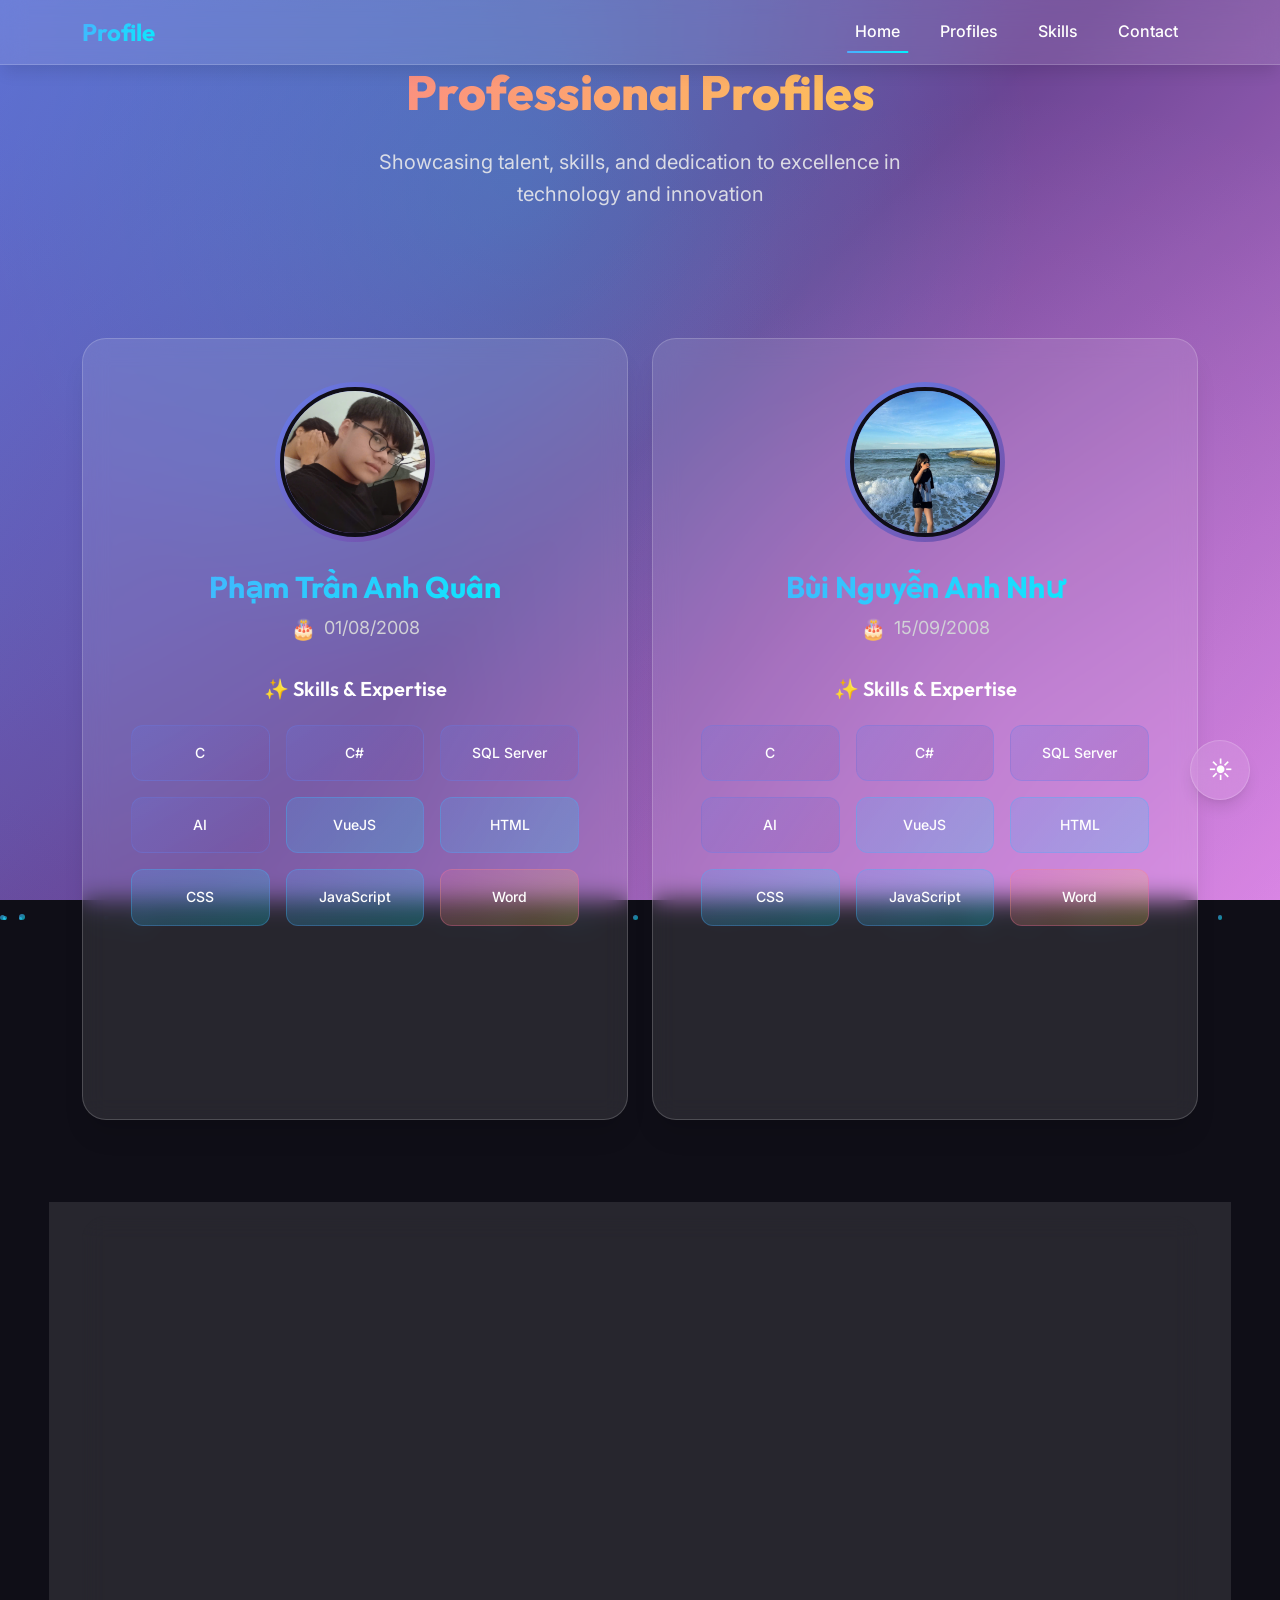
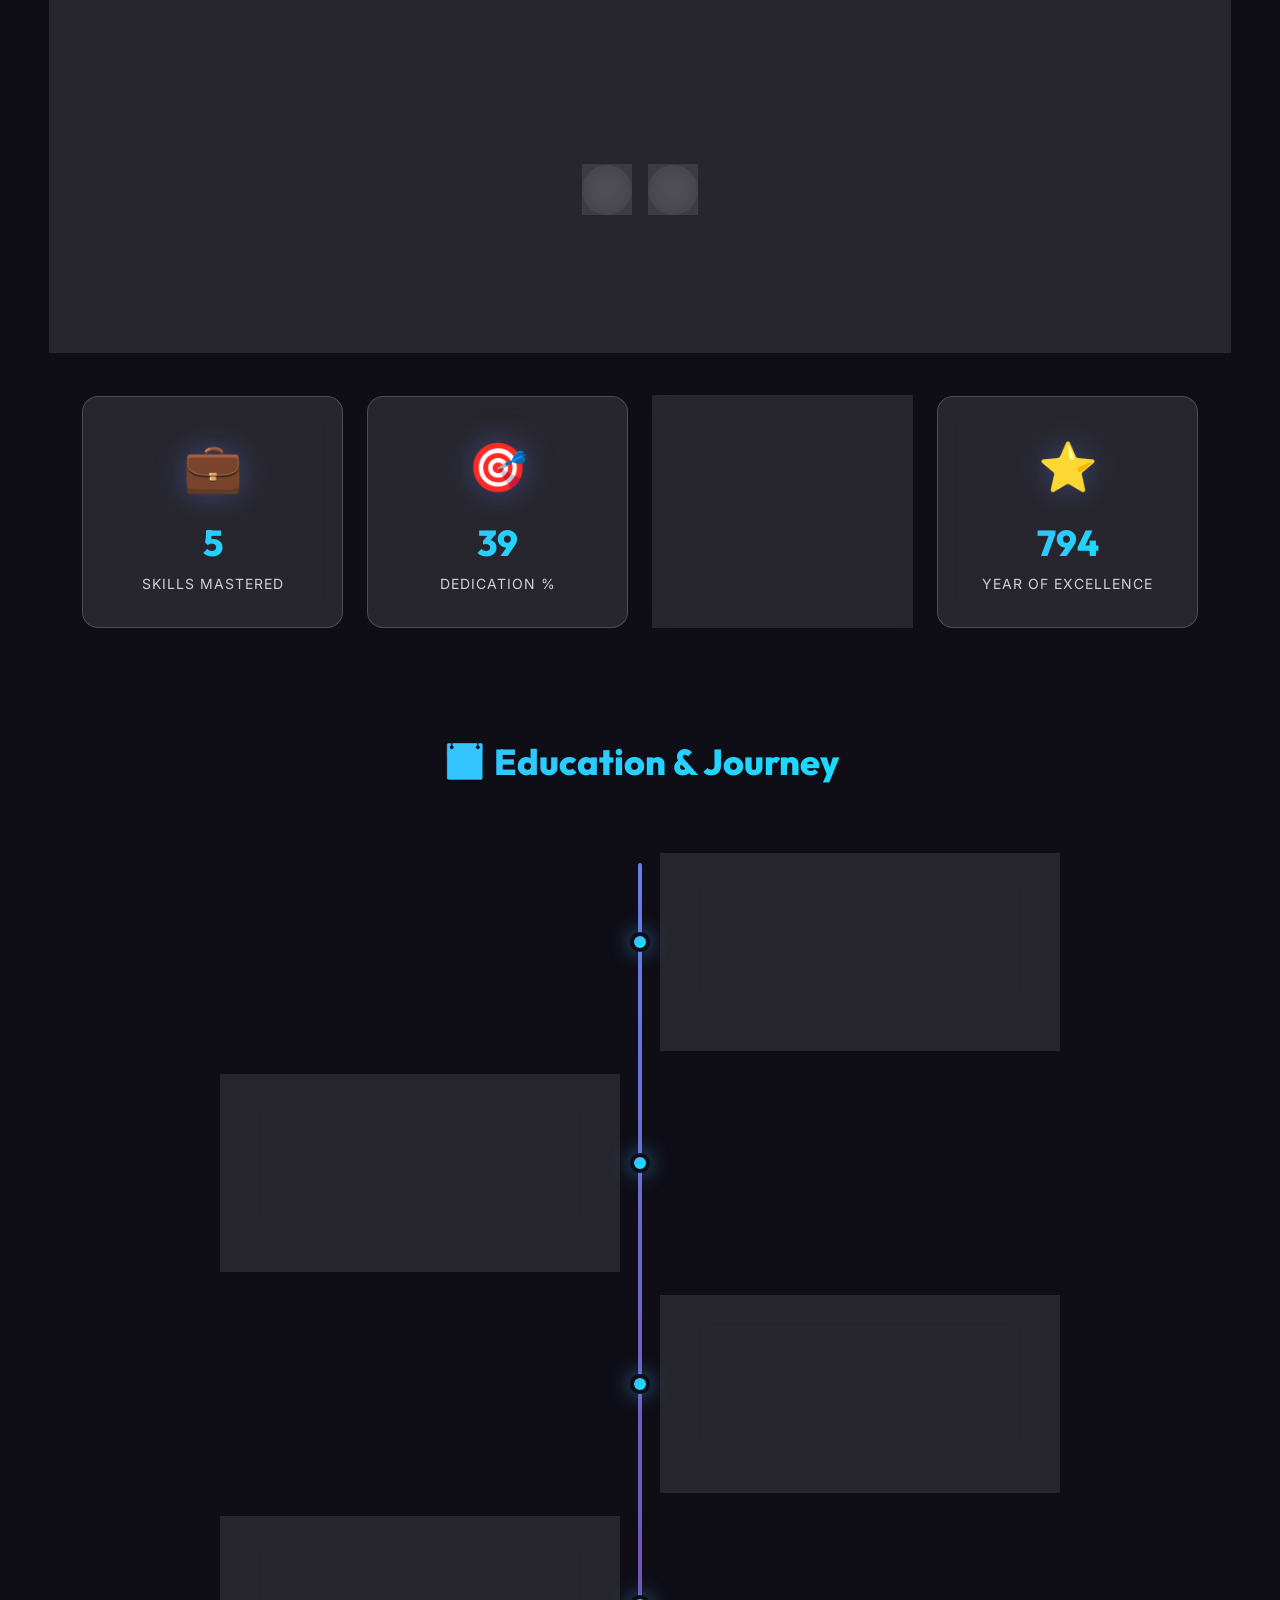
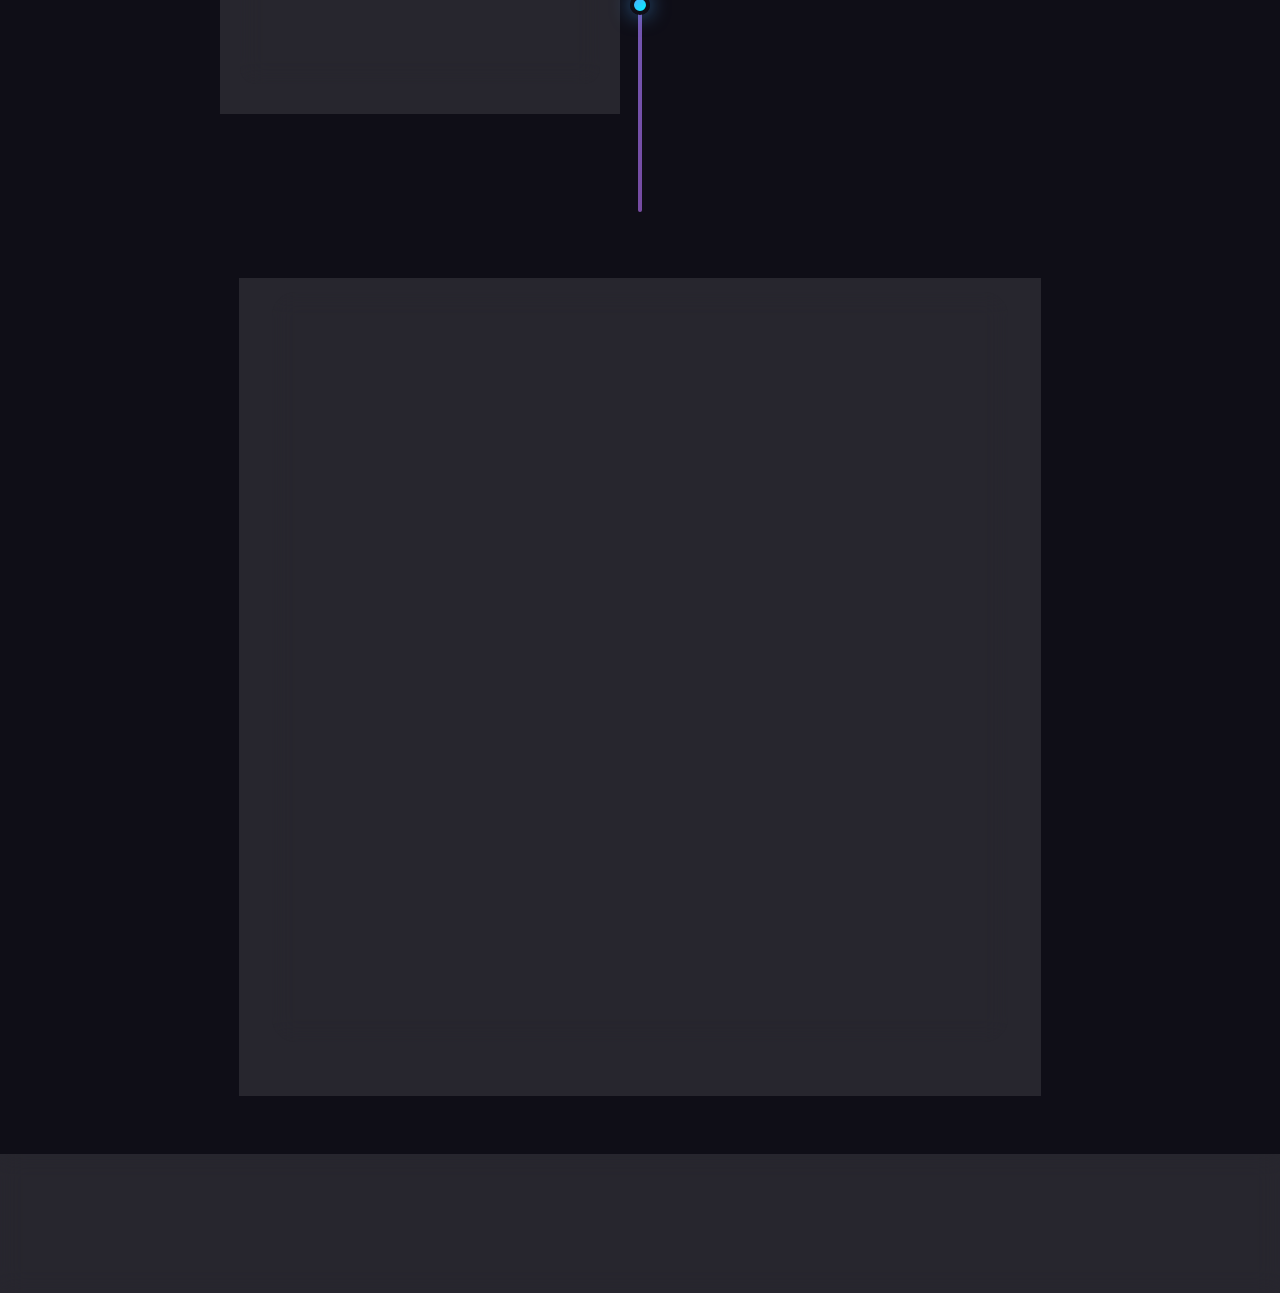
==== index.html @ 310cda4d "Rename Index.html to index.html" ====
<!DOCTYPE html>
<html lang="vi">

<head>
    <meta charset="UTF-8">
    <meta name="viewport" content="width=device-width, initial-scale=1.0">
    <meta name="description" content="Professional Profile - Phạm Trần Anh Quân & Bùi Nguyễn Anh Như">
    <meta name="keywords" content="profile, developer, programmer, skills, portfolio">
    <meta name="author" content="Phạm Trần Anh Quân & Bùi Nguyễn Anh Như">
    <title>Premium Profile - Phạm Trần Anh Quân & Bùi Nguyễn Anh Như</title>

    <!-- Bootstrap CSS -->
    <link href="https://cdn.jsdelivr.net/npm/bootstrap@5.3.8/dist/css/bootstrap.min.css" rel="stylesheet"
        integrity="sha384-sRIl4kxILFvY47J16cr9ZwB07vP4J8+LH7qKQnuqkuIAvNWLzeN8tE5YBujZqJLB" crossorigin="anonymous">

    <!-- Custom CSS -->
    <link rel="stylesheet" href="css/style.css">

    <!-- Favicon -->
    <link rel="icon" type="image/x-icon"
        href="data:image/svg+xml,<svg xmlns='http://www.w3.org/2000/svg' viewBox='0 0 100 100'><text y='.9em' font-size='90'>👨‍💻</text></svg>">
</head>

<body>
    <!-- Page Loader -->
    <div class="page-loader">
        <div class="loader-spinner"></div>
    </div>

    <!-- Floating Particles Container -->
    <div class="particles-container"></div>

    <!-- Scroll Progress Indicator -->
    <div class="scroll-progress"></div>

    <!-- Animated Background -->
    <div class="animated-background"></div>

    <!-- Navigation -->
    <header>
        <nav class="navbar navbar-expand-lg navbar-glass fixed-top">
            <div class="container">
                <a class="navbar-brand" href="#home">
                    <span>Profile</span>
                </a>
                <button class="navbar-toggler" type="button" data-bs-toggle="collapse" data-bs-target="#navbarNav"
                    aria-controls="navbarNav" aria-expanded="false" aria-label="Toggle navigation">
                    <span class="navbar-toggler-icon"></span>
                </button>
                <div class="collapse navbar-collapse" id="navbarNav">
                    <ul class="navbar-nav ms-auto">
                        <li class="nav-item">
                            <a class="nav-link active" aria-current="page" href="#home">Home</a>
                        </li>
                        <li class="nav-item">
                            <a class="nav-link" href="#profiles">Profiles</a>
                        </li>
                        <li class="nav-item">
                            <a class="nav-link" href="#skills">Skills</a>
                        </li>
                        <li class="nav-item">
                            <a class="nav-link" href="#contact">Contact</a>
                        </li>
                    </ul>
                </div>
            </div>
        </nav>
    </header>

    <!-- Hero Section -->
    <section id="home" class="hero-section">
        <div class="container">
            <h1 class="hero-title">Professional Profiles</h1>
            <p class="hero-subtitle">
                Showcasing talent, skills, and dedication to excellence in technology and innovation
            </p>
        </div>
    </section>

    <!-- Profile Cards Section -->
    <section id="profiles" class="profiles-section">
        <div class="container">
            <div class="row g-4">
                <!-- Profile Card 1: Phạm Trần Anh Quân -->
                <div class="col-lg-6">
                    <div class="profile-card">
                        <div class="profile-image-wrapper">
                            <img src="Pic/quan.jpg" alt="Phạm Trần Anh Quân" class="profile-image">
                        </div>

                        <h2 class="profile-name">Phạm Trần Anh Quân</h2>
                        <p class="profile-birthdate">01/08/2008</p>

                        <div id="skills" class="skills-section">
                            <h3 class="skills-title">✨ Skills & Expertise</h3>
                            <div class="skills-grid">
                                <div class="skill-badge programming">C</div>
                                <div class="skill-badge programming">C#</div>
                                <div class="skill-badge programming">SQL Server</div>
                                <div class="skill-badge programming">AI</div>
                                <div class="skill-badge web">VueJS</div>
                                <div class="skill-badge web">HTML</div>
                                <div class="skill-badge web">CSS</div>
                                <div class="skill-badge web">JavaScript</div>
                                <div class="skill-badge office">Word</div>
                                <div class="skill-badge office">Excel</div>
                                <div class="skill-badge office">PowerPoint</div>
                                <div class="skill-badge soft">English</div>
                                <div class="skill-badge soft">Teamwork</div>
                                <div class="skill-badge soft">Communicate</div>
                            </div>
                        </div>
                    </div>
                </div>

                <!-- Profile Card 2: Bùi Nguyễn Anh Như -->
                <div class="col-lg-6">
                    <div class="profile-card">
                        <div class="profile-image-wrapper">
                            <img src="Pic/nhu.jpg" alt="Bùi Nguyễn Anh Như" class="profile-image">
                        </div>

                        <h2 class="profile-name">Bùi Nguyễn Anh Như</h2>
                        <p class="profile-birthdate">15/09/2008</p>

                        <div class="skills-section">
                            <h3 class="skills-title">✨ Skills & Expertise</h3>
                            <div class="skills-grid">
                                <div class="skill-badge programming">C</div>
                                <div class="skill-badge programming">C#</div>
                                <div class="skill-badge programming">SQL Server</div>
                                <div class="skill-badge programming">AI</div>
                                <div class="skill-badge web">VueJS</div>
                                <div class="skill-badge web">HTML</div>
                                <div class="skill-badge web">CSS</div>
                                <div class="skill-badge web">JavaScript</div>
                                <div class="skill-badge office">Word</div>
                                <div class="skill-badge office">Excel</div>
                                <div class="skill-badge office">PowerPoint</div>
                                <div class="skill-badge soft">English</div>
                                <div class="skill-badge soft">Teamwork</div>
                                <div class="skill-badge soft">Communicate</div>
                            </div>
                        </div>
                    </div>
                </div>
            </div>
        </div>
    </section>

    <!-- Achievements Slider Section -->
    <section class="slider-section">
        <div class="container">
            <div class="slider-container">
                <h2 class="slider-title">🏆 Achievements & Highlights</h2>

                <div class="slider-wrapper">
                    <div class="slider-track">
                        <!-- Slide 1 -->
                        <div class="slider-slide">
                            <div class="slider-content">
                                <div class="slider-icon">💻</div>
                                <h3>Full-Stack Development</h3>
                                <p>Proficient in both frontend and backend technologies, creating complete web solutions
                                    from database design to user interface implementation.</p>
                            </div>
                        </div>

                        <!-- Slide 2 -->
                        <div class="slider-slide">
                            <div class="slider-content">
                                <div class="slider-icon">🤖</div>
                                <h3>AI & Machine Learning</h3>
                                <p>Experience with artificial intelligence and machine learning technologies, applying
                                    modern AI solutions to solve real-world problems.</p>
                            </div>
                        </div>

                        <!-- Slide 3 -->
                        <div class="slider-slide">
                            <div class="slider-content">
                                <div class="slider-icon">🎨</div>
                                <h3>Modern Web Design</h3>
                                <p>Creating stunning, responsive interfaces using cutting-edge design principles
                                    including glassmorphism, gradients, and micro-interactions.</p>
                            </div>
                        </div>

                        <!-- Slide 4 -->
                        <div class="slider-slide">
                            <div class="slider-content">
                                <div class="slider-icon">⚡</div>
                                <h3>High Performance</h3>
                                <p>Building optimized, lightning-fast applications with focus on performance,
                                    accessibility, and user experience.</p>
                            </div>
                        </div>
                    </div>
                </div>

                <div class="slider-controls">
                    <button class="slider-btn slider-prev" aria-label="Previous slide">←</button>
                    <button class="slider-btn slider-next" aria-label="Next slide">→</button>
                </div>

                <div class="slider-indicators">
                    <div class="slider-indicator active"></div>
                    <div class="slider-indicator"></div>
                    <div class="slider-indicator"></div>
                    <div class="slider-indicator"></div>
                </div>
            </div>
        </div>
    </section>

    <!-- Statistics Section -->
    <section class="stats-section">
        <div class="container">
            <div class="stats-grid">
                <div class="stat-card">
                    <div class="stat-icon">💼</div>
                    <div class="stat-number" data-target="14">0</div>
                    <div class="stat-label">Skills Mastered</div>
                </div>

                <div class="stat-card">
                    <div class="stat-icon">🎯</div>
                    <div class="stat-number" data-target="100">0</div>
                    <div class="stat-label">Dedication %</div>
                </div>

                <div class="stat-card">
                    <div class="stat-icon">🚀</div>
                    <div class="stat-number" data-target="4">0</div>
                    <div class="stat-label">Tech Domains</div>
                </div>

                <div class="stat-card">
                    <div class="stat-icon">⭐</div>
                    <div class="stat-number" data-target="2026">0</div>
                    <div class="stat-label">Year of Excellence</div>
                </div>
            </div>
        </div>
    </section>

    <!-- Timeline Section -->
    <section class="timeline-section">
        <div class="container">
            <h2 class="timeline-title">📅 Education & Journey</h2>

            <div class="timeline">
                <div class="timeline-item">
                    <div class="timeline-content">
                        <div class="timeline-year">2026</div>
                        <div class="timeline-event">Pursuing Advanced Programming and AI Technologies</div>
                    </div>
                    <div class="timeline-dot"></div>
                    <div style="width: 45%"></div>
                </div>

                <div class="timeline-item">
                    <div class="timeline-content">
                        <div class="timeline-year">2024-2025</div>
                        <div class="timeline-event">Mastering Web Development with VueJS, HTML, CSS & JavaScript</div>
                    </div>
                    <div class="timeline-dot"></div>
                    <div style="width: 45%"></div>
                </div>

                <div class="timeline-item">
                    <div class="timeline-content">
                        <div class="timeline-year">2023</div>
                        <div class="timeline-event">Started Learning Programming with C and C#</div>
                    </div>
                    <div class="timeline-dot"></div>
                    <div style="width: 45%"></div>
                </div>

                <div class="timeline-item">
                    <div class="timeline-content">
                        <div class="timeline-year">2008</div>
                        <div class="timeline-event">🎂 Born and Ready to Make a Difference!</div>
                    </div>
                    <div class="timeline-dot"></div>
                    <div style="width: 45%"></div>
                </div>
            </div>
        </div>
    </section>

    <!-- Contact Section -->

    <section id="contact" class="profiles-section">
        <div class="container">
            <div class="row justify-content-center">
                <div class="col-lg-8">
                    <div class="contact-form">
                        <h2 class="profile-name" style="margin-bottom: var(--space-lg); text-align: center;">Get In
                            Touch</h2>
                        <p class="hero-subtitle" style="text-align: center; margin-bottom: var(--space-2xl);">
                            Interested in collaboration or have questions? Send us a message!
                        </p>

                        <form>
                            <div class="form-group">
                                <label for="name" class="form-label">Your Name</label>
                                <input type="text" id="name" name="name" class="form-input"
                                    placeholder="Enter your name" required>
                            </div>

                            <div class="form-group">
                                <label for="email" class="form-label">Email Address</label>
                                <input type="email" id="email" name="email" class="form-input"
                                    placeholder="your.email@example.com" required>
                            </div>

                            <div class="form-group">
                                <label for="message" class="form-label">Message</label>
                                <textarea id="message" name="message" class="form-textarea"
                                    placeholder="Write your message here..." required></textarea>
                            </div>

                            <button type="submit" class="form-submit">Send Message</button>
                        </form>
                    </div>
                </div>
            </div>
        </div>
    </section>

    <!-- Theme Toggle Button -->
    <button class="theme-toggle" aria-label="Toggle theme">☀️</button>

    <!-- Scroll to Top Button -->
    <button class="scroll-top" aria-label="Scroll to top">↑</button>

    <!-- Footer -->
    <footer class="footer">
        <div class="container">
            <p class="footer-text">
                Made with <span class="footer-heart">❤️</span> by Phạm Trần Anh Quân & Bùi Nguyễn Anh Như
            </p>
            <p class="footer-text" style="font-size: 0.75rem; margin-top: 0.5rem; opacity: 0.7;">
                © 2026 All Rights Reserved
            </p>
        </div>
    </footer>

    <!-- Bootstrap Bundle with Popper -->
    <script src="https://cdn.jsdelivr.net/npm/bootstrap@5.3.8/dist/js/bootstrap.bundle.min.js"
        integrity="sha384-FKyoEForCGlyvwx9Hj09JcYn3nv7wiPVlz7YYwJrWVcXK/BmnVDxM+D2scQbITxI"
        crossorigin="anonymous"></script>

    <!-- Custom JavaScript -->
    <script src="js/main.js"></script>
</body>

</html>
---- css/style.css ----
/* ===================================
   Premium Profile Interface Styles
   ================================== */

/* Import Modern Font */
@import url('https://fonts.googleapis.com/css2?family=Inter:wght@300;400;500;600;700;800&family=Outfit:wght@300;400;500;600;700;800&display=swap');

/* ===================================
   CSS Custom Properties (Design Tokens)
   ================================== */
:root {
    /* Color Palette - Vibrant Gradients */
    --gradient-primary: linear-gradient(135deg, #667eea 0%, #764ba2 100%);
    --gradient-secondary: linear-gradient(135deg, #f093fb 0%, #f5576c 100%);
    --gradient-accent: linear-gradient(135deg, #4facfe 0%, #00f2fe 100%);
    --gradient-warm: linear-gradient(135deg, #fa709a 0%, #fee140 100%);
    --gradient-cool: linear-gradient(135deg, #30cfd0 0%, #330867 100%);
    --gradient-mesh: linear-gradient(135deg, #667eea 0%, #764ba2 50%, #f093fb 100%);

    /* Solid Colors */
    --color-dark: #0f0e17;
    --color-dark-800: #1a1825;
    --color-dark-700: #252433;
    --color-dark-600: #2e2d3d;
    --color-light: #fffffe;
    --color-gray-100: #e8e8ea;
    --color-gray-200: #d1d1d6;
    --color-gray-300: #a0a0ab;
    --color-purple: #667eea;
    --color-pink: #f093fb;
    --color-cyan: #00f2fe;

    /* Typography */
    --font-primary: 'Inter', -apple-system, BlinkMacSystemFont, 'Segoe UI', sans-serif;
    --font-secondary: 'Outfit', -apple-system, BlinkMacSystemFont, 'Segoe UI', sans-serif;

    /* Font Sizes */
    --text-xs: 0.75rem;
    --text-sm: 0.875rem;
    --text-base: 1rem;
    --text-lg: 1.125rem;
    --text-xl: 1.25rem;
    --text-2xl: 1.5rem;
    --text-3xl: 1.875rem;
    --text-4xl: 2.25rem;
    --text-5xl: 3rem;

    /* Spacing */
    --space-xs: 0.25rem;
    --space-sm: 0.5rem;
    --space-md: 1rem;
    --space-lg: 1.5rem;
    --space-xl: 2rem;
    --space-2xl: 3rem;
    --space-3xl: 4rem;

    /* Border Radius */
    --radius-sm: 0.375rem;
    --radius-md: 0.5rem;
    --radius-lg: 0.75rem;
    --radius-xl: 1rem;
    --radius-2xl: 1.5rem;
    --radius-full: 9999px;

    /* Shadows */
    --shadow-sm: 0 1px 2px 0 rgba(0, 0, 0, 0.05);
    --shadow-md: 0 4px 6px -1px rgba(0, 0, 0, 0.1), 0 2px 4px -1px rgba(0, 0, 0, 0.06);
    --shadow-lg: 0 10px 15px -3px rgba(0, 0, 0, 0.1), 0 4px 6px -2px rgba(0, 0, 0, 0.05);
    --shadow-xl: 0 20px 25px -5px rgba(0, 0, 0, 0.1), 0 10px 10px -5px rgba(0, 0, 0, 0.04);
    --shadow-2xl: 0 25px 50px -12px rgba(0, 0, 0, 0.25);
    --shadow-glow: 0 0 30px rgba(102, 126, 234, 0.4);

    /* Glassmorphism */
    --glass-bg: rgba(255, 255, 255, 0.1);
    --glass-border: rgba(255, 255, 255, 0.18);
    --glass-blur: 12px;

    /* Animation Timings */
    --transition-fast: 150ms ease-in-out;
    --transition-base: 250ms ease-in-out;
    --transition-slow: 350ms ease-in-out;
}

/* ===================================
   Global Styles & Reset
   ================================== */
* {
    margin: 0;
    padding: 0;
    box-sizing: border-box;
}

html {
    scroll-behavior: smooth;
}

body {
    font-family: var(--font-primary);
    background: var(--color-dark);
    color: var(--color-light);
    line-height: 1.6;
    overflow-x: hidden;
    min-height: 100vh;
    position: relative;
}

/* ===================================
   Animated Background
   ================================== */
.animated-background {
    position: fixed;
    top: 0;
    left: 0;
    width: 100%;
    height: 100%;
    z-index: -1;
    background: var(--gradient-mesh);
    opacity: 0.9;
}

.animated-background::before {
    content: '';
    position: absolute;
    top: 0;
    left: 0;
    width: 100%;
    height: 100%;
    background:
        radial-gradient(circle at 20% 50%, rgba(102, 126, 234, 0.3) 0%, transparent 50%),
        radial-gradient(circle at 80% 80%, rgba(240, 147, 251, 0.3) 0%, transparent 50%),
        radial-gradient(circle at 40% 20%, rgba(0, 242, 254, 0.2) 0%, transparent 50%);
    animation: backgroundShift 15s ease-in-out infinite alternate;
}

@keyframes backgroundShift {
    0% {
        transform: translate(0, 0) scale(1);
    }

    100% {
        transform: translate(50px, 50px) scale(1.1);
    }
}

/* ===================================
   Glassmorphic Navigation
   ================================== */
.navbar-glass {
    background: var(--glass-bg) !important;
    backdrop-filter: blur(var(--glass-blur));
    -webkit-backdrop-filter: blur(var(--glass-blur));
    border-bottom: 1px solid var(--glass-border);
    box-shadow: var(--shadow-lg);
    transition: all var(--transition-base);
}

.navbar-glass .navbar-brand {
    font-family: var(--font-secondary);
    font-weight: 700;
    font-size: var(--text-2xl);
    background: var(--gradient-accent);
    -webkit-background-clip: text;
    -webkit-text-fill-color: transparent;
    background-clip: text;
    transition: all var(--transition-base);
}

.navbar-glass .navbar-brand:hover {
    transform: scale(1.05);
}

.navbar-glass .nav-link {
    color: var(--color-light) !important;
    font-weight: 500;
    position: relative;
    padding: var(--space-sm) var(--space-md) !important;
    margin: 0 var(--space-xs);
    transition: all var(--transition-base);
}

.navbar-glass .nav-link::after {
    content: '';
    position: absolute;
    bottom: 0;
    left: 50%;
    width: 0;
    height: 2px;
    background: var(--gradient-accent);
    transform: translateX(-50%);
    transition: width var(--transition-base);
}

.navbar-glass .nav-link:hover::after,
.navbar-glass .nav-link.active::after {
    width: 80%;
}

.navbar-glass .nav-link:hover {
    color: var(--color-cyan) !important;
}

.navbar-toggler {
    border: none;
    padding: var(--space-sm);
}

.navbar-toggler:focus {
    box-shadow: none;
}

.navbar-toggler-icon {
    filter: brightness(0) invert(1);
}

/* ===================================
   Hero Section
   ================================== */
.hero-section {
    padding: var(--space-3xl) 0 var(--space-2xl);
    text-align: center;
    position: relative;
}

.hero-title {
    font-family: var(--font-secondary);
    font-size: var(--text-5xl);
    font-weight: 800;
    margin-bottom: var(--space-lg);
    background: var(--gradient-warm);
    -webkit-background-clip: text;
    -webkit-text-fill-color: transparent;
    background-clip: text;
    animation: fadeInUp 0.8s ease-out;
}

.hero-subtitle {
    font-size: var(--text-xl);
    color: var(--color-gray-100);
    max-width: 600px;
    margin: 0 auto var(--space-xl);
    opacity: 0.9;
    animation: fadeInUp 0.8s ease-out 0.2s backwards;
}

@keyframes fadeInUp {
    from {
        opacity: 0;
        transform: translateY(30px);
    }

    to {
        opacity: 1;
        transform: translateY(0);
    }
}

/* ===================================
   Profile Cards Section
   ================================== */
.profiles-section {
    padding: var(--space-2xl) 0;
    position: relative;
}

.profile-card {
    background: var(--glass-bg);
    backdrop-filter: blur(var(--glass-blur));
    -webkit-backdrop-filter: blur(var(--glass-blur));
    border: 1px solid var(--glass-border);
    border-radius: var(--radius-2xl);
    padding: var(--space-2xl);
    box-shadow: var(--shadow-xl);
    transition: all var(--transition-slow);
    position: relative;
    overflow: hidden;
    opacity: 0;
    transform: translateY(50px);
    animation: cardFadeIn 0.8s ease-out forwards;
}

.profile-card:nth-child(1) {
    animation-delay: 0.3s;
}

.profile-card:nth-child(2) {
    animation-delay: 0.5s;
}

@keyframes cardFadeIn {
    to {
        opacity: 1;
        transform: translateY(0);
    }
}

.profile-card::before {
    content: '';
    position: absolute;
    top: 0;
    left: 0;
    right: 0;
    height: 5px;
    background: var(--gradient-primary);
    opacity: 0;
    transition: opacity var(--transition-base);
}

.profile-card:hover {
    transform: translateY(-10px);
    box-shadow: var(--shadow-2xl), var(--shadow-glow);
    border-color: rgba(255, 255, 255, 0.3);
}

.profile-card:hover::before {
    opacity: 1;
}

.profile-image-wrapper {
    width: 150px;
    height: 150px;
    margin: 0 auto var(--space-xl);
    position: relative;
}

.profile-image-wrapper::before {
    content: '';
    position: absolute;
    inset: -5px;
    background: var(--gradient-primary);
    border-radius: var(--radius-full);
    z-index: -1;
    animation: rotateGradient 3s linear infinite;
}

@keyframes rotateGradient {
    0% {
        filter: hue-rotate(0deg);
    }

    100% {
        filter: hue-rotate(360deg);
    }
}

.profile-image {
    width: 100%;
    height: 100%;
    border-radius: var(--radius-full);
    object-fit: cover;
    border: 4px solid var(--color-dark);
    transition: transform var(--transition-base);
}

.profile-card:hover .profile-image {
    transform: scale(1.05);
}

.profile-name {
    font-family: var(--font-secondary);
    font-size: var(--text-3xl);
    font-weight: 700;
    margin-bottom: var(--space-sm);
    background: var(--gradient-accent);
    -webkit-background-clip: text;
    -webkit-text-fill-color: transparent;
    background-clip: text;
    word-wrap: break-word;
    text-align: center;
}

.profile-birthdate {
    font-size: var(--text-lg);
    color: var(--color-gray-200);
    margin-bottom: var(--space-xl);
    display: flex;
    align-items: center;
    justify-content: center;
    gap: var(--space-sm);
}

.profile-birthdate::before {
    content: '🎂';
    font-size: var(--text-xl);
}

/* ===================================
   Skills Section
   ================================== */
.skills-title {
    font-family: var(--font-secondary);
    font-size: var(--text-xl);
    font-weight: 600;
    margin-bottom: var(--space-lg);
    text-align: center;
    color: var(--color-light);
}

.skills-grid {
    display: grid;
    grid-template-columns: repeat(auto-fit, minmax(110px, 1fr));
    gap: var(--space-md);
}

.skill-badge {
    background: linear-gradient(135deg, rgba(102, 126, 234, 0.2) 0%, rgba(118, 75, 162, 0.2) 100%);
    border: 1px solid rgba(102, 126, 234, 0.3);
    border-radius: var(--radius-lg);
    padding: var(--space-md) var(--space-sm);
    text-align: center;
    font-weight: 500;
    font-size: var(--text-sm);
    transition: all var(--transition-base);
    cursor: default;
    word-break: break-word;
    hyphens: auto;
    min-width: 0;
    position: relative;
    overflow: hidden;
}

.skill-badge::before {
    content: '';
    position: absolute;
    top: 0;
    left: -100%;
    width: 100%;
    height: 100%;
    background: linear-gradient(90deg, transparent, rgba(255, 255, 255, 0.2), transparent);
    transition: left 0.5s;
}

.skill-badge:hover {
    transform: translateY(-5px) scale(1.05);
    background: linear-gradient(135deg, rgba(102, 126, 234, 0.4) 0%, rgba(118, 75, 162, 0.4) 100%);
    border-color: rgba(102, 126, 234, 0.6);
    box-shadow: 0 8px 16px rgba(102, 126, 234, 0.3);
}

.skill-badge:hover::before {
    left: 100%;
}

/* Skill Category Variations */
.skill-badge.programming {
    background: linear-gradient(135deg, rgba(102, 126, 234, 0.2) 0%, rgba(118, 75, 162, 0.2) 100%);
    border-color: rgba(102, 126, 234, 0.3);
}

.skill-badge.programming:hover {
    background: linear-gradient(135deg, rgba(102, 126, 234, 0.4) 0%, rgba(118, 75, 162, 0.4) 100%);
    box-shadow: 0 8px 16px rgba(102, 126, 234, 0.3);
}

.skill-badge.web {
    background: linear-gradient(135deg, rgba(75, 172, 254, 0.2) 0%, rgba(0, 242, 254, 0.2) 100%);
    border-color: rgba(75, 172, 254, 0.3);
}

.skill-badge.web:hover {
    background: linear-gradient(135deg, rgba(75, 172, 254, 0.4) 0%, rgba(0, 242, 254, 0.4) 100%);
    box-shadow: 0 8px 16px rgba(75, 172, 254, 0.3);
}

.skill-badge.office {
    background: linear-gradient(135deg, rgba(250, 112, 154, 0.2) 0%, rgba(254, 225, 64, 0.2) 100%);
    border-color: rgba(250, 112, 154, 0.3);
}

.skill-badge.office:hover {
    background: linear-gradient(135deg, rgba(250, 112, 154, 0.4) 0%, rgba(254, 225, 64, 0.4) 100%);
    box-shadow: 0 8px 16px rgba(250, 112, 154, 0.3);
}

.skill-badge.soft {
    background: linear-gradient(135deg, rgba(240, 147, 251, 0.2) 0%, rgba(245, 87, 108, 0.2) 100%);
    border-color: rgba(240, 147, 251, 0.3);
}

.skill-badge.soft:hover {
    background: linear-gradient(135deg, rgba(240, 147, 251, 0.4) 0%, rgba(245, 87, 108, 0.4) 100%);
    box-shadow: 0 8px 16px rgba(240, 147, 251, 0.3);
}

/* ===================================
   Footer
   ================================== */
.footer {
    background: var(--glass-bg);
    backdrop-filter: blur(var(--glass-blur));
    -webkit-backdrop-filter: blur(var(--glass-blur));
    border-top: 1px solid var(--glass-border);
    padding: var(--space-xl) 0;
    text-align: center;
    margin-top: var(--space-3xl);
}

.footer-text {
    color: var(--color-gray-200);
    font-size: var(--text-sm);
}

.footer-heart {
    color: #f093fb;
    animation: heartbeat 1.5s ease-in-out infinite;
}

@keyframes heartbeat {

    0%,
    100% {
        transform: scale(1);
    }

    50% {
        transform: scale(1.2);
    }
}

/* ===================================
   Responsive Design
   ================================== */
@media (max-width: 768px) {
    .hero-title {
        font-size: var(--text-4xl);
    }

    .hero-subtitle {
        font-size: var(--text-lg);
    }

    .profile-card {
        padding: var(--space-xl);
        margin-bottom: var(--space-xl);
    }

    .profile-name {
        font-size: var(--text-2xl);
    }

    .skills-grid {
        grid-template-columns: repeat(auto-fit, minmax(100px, 1fr));
    }

    .skill-badge {
        font-size: var(--text-xs);
        padding: var(--space-sm) var(--space-md);
    }
}

@media (max-width: 576px) {
    .hero-title {
        font-size: var(--text-3xl);
    }

    .profile-image-wrapper {
        width: 120px;
        height: 120px;
    }

    .skills-grid {
        grid-template-columns: repeat(2, 1fr);
    }
}

/* ===================================
   Image Slider / Carousel
   ================================== */
.slider-section {
    padding: var(--space-2xl) 0;
    position: relative;
}

.slider-container {
    background: var(--glass-bg);
    backdrop-filter: blur(var(--glass-blur));
    -webkit-backdrop-filter: blur(var(--glass-blur));
    border: 1px solid var(--glass-border);
    border-radius: var(--radius-2xl);
    padding: var(--space-2xl);
    box-shadow: var(--shadow-xl);
    position: relative;
    overflow: hidden;
}

.slider-title {
    font-family: var(--font-secondary);
    font-size: var(--text-3xl);
    font-weight: 700;
    text-align: center;
    margin-bottom: var(--space-xl);
    background: var(--gradient-accent);
    -webkit-background-clip: text;
    -webkit-text-fill-color: transparent;
    background-clip: text;
}

.slider-wrapper {
    position: relative;
    width: 100%;
    height: 400px;
    overflow: hidden;
    border-radius: var(--radius-xl);
}

.slider-track {
    display: flex;
    transition: transform 0.5s cubic-bezier(0.4, 0, 0.2, 1);
    height: 100%;
}

.slider-slide {
    min-width: 100%;
    height: 100%;
    display: flex;
    align-items: center;
    justify-content: center;
    padding: var(--space-2xl);
    background: linear-gradient(135deg, rgba(102, 126, 234, 0.1) 0%, rgba(118, 75, 162, 0.1) 100%);
    position: relative;
}

.slider-content {
    text-align: center;
    max-width: 600px;
}

.slider-content h3 {
    font-family: var(--font-secondary);
    font-size: var(--text-2xl);
    font-weight: 700;
    margin-bottom: var(--space-md);
    color: var(--color-light);
}

.slider-content p {
    font-size: var(--text-lg);
    color: var(--color-gray-200);
    line-height: 1.8;
}

.slider-icon {
    font-size: 4rem;
    margin-bottom: var(--space-lg);
    filter: drop-shadow(0 0 20px rgba(102, 126, 234, 0.5));
}

.slider-controls {
    display: flex;
    justify-content: center;
    gap: var(--space-md);
    margin-top: var(--space-xl);
}

.slider-btn {
    width: 50px;
    height: 50px;
    border-radius: var(--radius-full);
    background: var(--glass-bg);
    border: 1px solid var(--glass-border);
    color: var(--color-light);
    cursor: pointer;
    transition: all var(--transition-base);
    display: flex;
    align-items: center;
    justify-content: center;
    font-size: var(--text-xl);
    backdrop-filter: blur(var(--glass-blur));
    -webkit-backdrop-filter: blur(var(--glass-blur));
}

.slider-btn:hover {
    background: var(--gradient-primary);
    transform: scale(1.1);
    box-shadow: var(--shadow-glow);
    border-color: transparent;
}

.slider-indicators {
    display: flex;
    justify-content: center;
    gap: var(--space-sm);
    margin-top: var(--space-lg);
}

.slider-indicator {
    width: 12px;
    height: 12px;
    border-radius: var(--radius-full);
    background: rgba(255, 255, 255, 0.3);
    cursor: pointer;
    transition: all var(--transition-base);
}

.slider-indicator.active {
    background: var(--gradient-accent);
    width: 32px;
    box-shadow: 0 0 10px rgba(75, 172, 254, 0.5);
}

/* ===================================
   Enhanced Skill Progress Bars
   ================================== */
.skills-progress-section {
    margin-top: var(--space-2xl);
}

.skill-progress-item {
    margin-bottom: var(--space-lg);
}

.skill-progress-header {
    display: flex;
    justify-content: space-between;
    align-items: center;
    margin-bottom: var(--space-sm);
}

.skill-progress-name {
    font-weight: 600;
    font-size: var(--text-base);
    color: var(--color-light);
}

.skill-progress-value {
    font-weight: 700;
    font-size: var(--text-sm);
    background: var(--gradient-accent);
    -webkit-background-clip: text;
    -webkit-text-fill-color: transparent;
    background-clip: text;
}

.skill-progress-bar {
    height: 10px;
    background: rgba(255, 255, 255, 0.1);
    border-radius: var(--radius-full);
    overflow: hidden;
    position: relative;
}

.skill-progress-fill {
    height: 100%;
    background: var(--gradient-primary);
    border-radius: var(--radius-full);
    transition: width 1.5s cubic-bezier(0.4, 0, 0.2, 1);
    position: relative;
    overflow: hidden;
}

.skill-progress-fill::after {
    content: '';
    position: absolute;
    top: 0;
    left: 0;
    bottom: 0;
    right: 0;
    background: linear-gradient(90deg, transparent, rgba(255, 255, 255, 0.3), transparent);
    animation: shimmer 2s infinite;
}

@keyframes shimmer {
    0% {
        transform: translateX(-100%);
    }

    100% {
        transform: translateX(100%);
    }
}

/* ===================================
   Statistics Counters
   ================================== */
.stats-section {
    padding: var(--space-2xl) 0;
}

.stats-grid {
    display: grid;
    grid-template-columns: repeat(auto-fit, minmax(200px, 1fr));
    gap: var(--space-lg);
}

.stat-card {
    background: var(--glass-bg);
    backdrop-filter: blur(var(--glass-blur));
    -webkit-backdrop-filter: blur(var(--glass-blur));
    border: 1px solid var(--glass-border);
    border-radius: var(--radius-xl);
    padding: var(--space-xl);
    text-align: center;
    transition: all var(--transition-base);
    position: relative;
    overflow: hidden;
}

.stat-card::before {
    content: '';
    position: absolute;
    top: 0;
    left: 0;
    right: 0;
    height: 3px;
    background: var(--gradient-primary);
    transform: scaleX(0);
    transition: transform var(--transition-base);
}

.stat-card:hover {
    transform: translateY(-10px) scale(1.05);
    box-shadow: var(--shadow-2xl), var(--shadow-glow);
    border-color: rgba(255, 255, 255, 0.3);
}

.stat-card:hover::before {
    transform: scaleX(1);
}

.stat-icon {
    font-size: 3rem;
    margin-bottom: var(--space-md);
    filter: drop-shadow(0 0 15px rgba(102, 126, 234, 0.4));
}

.stat-number {
    font-family: var(--font-secondary);
    font-size: var(--text-4xl);
    font-weight: 800;
    background: var(--gradient-accent);
    -webkit-background-clip: text;
    -webkit-text-fill-color: transparent;
    background-clip: text;
    line-height: 1.2;
}

.stat-label {
    font-size: var(--text-sm);
    color: var(--color-gray-200);
    margin-top: var(--space-sm);
    text-transform: uppercase;
    letter-spacing: 1px;
}

/* ===================================
   Enhanced 3D Card Hover Effects
   ================================== */
.profile-card {
    transform-style: preserve-3d;
    transition: all var(--transition-slow);
}

.profile-card::after {
    content: '';
    position: absolute;
    inset: 0;
    border-radius: var(--radius-2xl);
    background: linear-gradient(135deg, rgba(102, 126, 234, 0.2) 0%, rgba(240, 147, 251, 0.2) 100%);
    opacity: 0;
    transition: opacity var(--transition-base);
    pointer-events: none;
    z-index: -1;
}

.profile-card:hover::after {
    opacity: 1;
}

.profile-card .profile-image-wrapper {
    transform-style: preserve-3d;
    transform: translateZ(30px);
}

.profile-card .profile-name {
    transform-style: preserve-3d;
    transform: translateZ(20px);
}

.profile-card .skills-grid {
    transform-style: preserve-3d;
    transform: translateZ(10px);
}

/* Enhanced Skill Badge Hover with Particles */
.skill-badge {
    position: relative;
    overflow: visible;
}

.skill-badge::after {
    content: '✨';
    position: absolute;
    top: -10px;
    right: -10px;
    font-size: var(--text-sm);
    opacity: 0;
    transform: scale(0) rotate(0deg);
    transition: all var(--transition-base);
}

.skill-badge:hover::after {
    opacity: 1;
    transform: scale(1) rotate(180deg);
}

/* Floating Animation */
@keyframes float {

    0%,
    100% {
        transform: translateY(0);
    }

    50% {
        transform: translateY(-10px);
    }
}

.stat-card:hover .stat-icon {
    animation: float 2s ease-in-out infinite;
}

/* ===================================
   Responsive Updates for New Features
   ================================== */
@media (max-width: 768px) {
    .slider-wrapper {
        height: 300px;
    }

    .slider-content h3 {
        font-size: var(--text-xl);
    }

    .slider-content p {
        font-size: var(--text-base);
    }

    .stats-grid {
        grid-template-columns: repeat(2, 1fr);
    }

    .stat-number {
        font-size: var(--text-3xl);
    }
}

@media (max-width: 576px) {
    .slider-wrapper {
        height: 250px;
    }

    .slider-slide {
        padding: var(--space-lg);
    }

    .slider-icon {
        font-size: 2.5rem;
    }

    .stats-grid {
        grid-template-columns: 1fr;
    }
}

/* ===================================
   Floating Particles Background
   ================================== */
.particles-container {
    position: fixed;
    top: 0;
    left: 0;
    width: 100%;
    height: 100%;
    z-index: -2;
    pointer-events: none;
}

.particle {
    position: absolute;
    background: var(--gradient-accent);
    border-radius: var(--radius-full);
    opacity: 0.6;
    animation: floatParticle linear infinite;
}

@keyframes floatParticle {
    0% {
        transform: translateY(100vh) translateX(0) rotate(0deg);
        opacity: 0;
    }

    10% {
        opacity: 0.6;
    }

    90% {
        opacity: 0.6;
    }

    100% {
        transform: translateY(-100px) translateX(50px) rotate(360deg);
        opacity: 0;
    }
}

/* ===================================
   Scroll Progress Indicator
   ================================== */
.scroll-progress {
    position: fixed;
    top: 0;
    left: 0;
    width: 0;
    height: 4px;
    background: var(--gradient-accent);
    z-index: 9999;
    transition: width 0.1s ease-out;
    box-shadow: 0 0 10px rgba(75, 172, 254, 0.5);
}

/* ===================================
   Theme Toggle Button
   ================================== */
.theme-toggle {
    position: fixed;
    bottom: 100px;
    right: 30px;
    width: 60px;
    height: 60px;
    border-radius: var(--radius-full);
    background: var(--glass-bg);
    backdrop-filter: blur(var(--glass-blur));
    -webkit-backdrop-filter: blur(var(--glass-blur));
    border: 1px solid var(--glass-border);
    color: var(--color-light);
    font-size: var(--text-2xl);
    cursor: pointer;
    transition: all var(--transition-base);
    display: flex;
    align-items: center;
    justify-content: center;
    box-shadow: var(--shadow-lg);
    z-index: 1000;
}

.theme-toggle:hover {
    transform: scale(1.1) rotate(180deg);
    background: var(--gradient-primary);
    box-shadow: var(--shadow-glow);
    border-color: transparent;
}

/* Light Theme */
body.light-theme {
    --color-dark: #f5f7fa;
    --color-dark-800: #e8ebf0;
    --color-dark-700: #d1d6de;
    --color-dark-600: #b8bfc9;
    --color-light: #1a1a2e;
    --color-gray-200: #4a4a68;
    --glass-bg: rgba(255, 255, 255, 0.7);
}

body.light-theme .animated-background {
    background: linear-gradient(135deg, #a8edea 0%, #fed6e3 100%);
}

/* ===================================
   Timeline Section
   ================================== */
.timeline-section {
    padding: var(--space-3xl) 0;
    position: relative;
}

.timeline-title {
    font-family: var(--font-secondary);
    font-size: var(--text-4xl);
    font-weight: 800;
    text-align: center;
    margin-bottom: var(--space-2xl);
    background: var(--gradient-accent);
    -webkit-background-clip: text;
    -webkit-text-fill-color: transparent;
    background-clip: text;
}

.timeline {
    position: relative;
    max-width: 800px;
    margin: 0 auto;
    padding: var(--space-xl) 0;
}

.timeline::before {
    content: '';
    position: absolute;
    left: 50%;
    transform: translateX(-50%);
    width: 4px;
    height: 100%;
    background: var(--gradient-primary);
    border-radius: var(--radius-full);
}

.timeline-item {
    position: relative;
    margin-bottom: var(--space-3xl);
    display: flex;
    justify-content: space-between;
    align-items: center;
}

.timeline-item:nth-child(odd) {
    flex-direction: row-reverse;
}

.timeline-content {
    width: 45%;
    background: var(--glass-bg);
    backdrop-filter: blur(var(--glass-blur));
    -webkit-backdrop-filter: blur(var(--glass-blur));
    border: 1px solid var(--glass-border);
    border-radius: var(--radius-xl);
    padding: var(--space-xl);
    box-shadow: var(--shadow-lg);
    transition: all var(--transition-base);
}

.timeline-content:hover {
    transform: scale(1.05);
    box-shadow: var(--shadow-2xl), var(--shadow-glow);
}

.timeline-dot {
    position: absolute;
    left: 50%;
    transform: translateX(-50%);
    width: 20px;
    height: 20px;
    background: var(--gradient-accent);
    border-radius: var(--radius-full);
    border: 4px solid var(--color-dark);
    z-index: 1;
    box-shadow: 0 0 20px rgba(75, 172, 254, 0.6);
}

.timeline-year {
    font-family: var(--font-secondary);
    font-size: var(--text-xl);
    font-weight: 700;
    background: var(--gradient-primary);
    -webkit-background-clip: text;
    -webkit-text-fill-color: transparent;
    background-clip: text;
    margin-bottom: var(--space-sm);
}

.timeline-event {
    font-size: var(--text-base);
    color: var(--color-gray-200);
    line-height: 1.6;
}

/* ===================================
   Typing Animation
   ================================== */
.typing-text {
    display: inline-block;
    overflow: hidden;
    border-right: 3px solid var(--color-cyan);
    white-space: nowrap;
    animation: typing 3.5s steps(40) 1s 1 normal both,
        blinkCursor 0.75s step-end infinite;
}

@keyframes typing {
    from {
        width: 0;
    }

    to {
        width: 100%;
    }
}

@keyframes blinkCursor {
    50% {
        border-color: transparent;
    }
}

/* ===================================
   Contact Form
   ================================== */
.contact-form {
    background: var(--glass-bg);
    backdrop-filter: blur(var(--glass-blur));
    -webkit-backdrop-filter: blur(var(--glass-blur));
    border: 1px solid var(--glass-border);
    border-radius: var(--radius-2xl);
    padding: var(--space-2xl);
    box-shadow: var(--shadow-xl);
}

.form-group {
    margin-bottom: var(--space-lg);
}

.form-label {
    display: block;
    font-weight: 600;
    margin-bottom: var(--space-sm);
    color: var(--color-light);
}

.form-input,
.form-textarea {
    width: 100%;
    padding: var(--space-md);
    background: rgba(255, 255, 255, 0.05);
    border: 1px solid var(--glass-border);
    border-radius: var(--radius-md);
    color: var(--color-light);
    font-family: var(--font-primary);
    font-size: var(--text-base);
    transition: all var(--transition-base);
}

.form-input:focus,
.form-textarea:focus {
    outline: none;
    border-color: var(--color-cyan);
    background: rgba(255, 255, 255, 0.1);
    box-shadow: 0 0 0 3px rgba(75, 172, 254, 0.2);
}

.form-textarea {
    resize: vertical;
    min-height: 120px;
}

.form-submit {
    width: 100%;
    padding: var(--space-md) var(--space-xl);
    background: var(--gradient-primary);
    border: none;
    border-radius: var(--radius-lg);
    color: var(--color-light);
    font-family: var(--font-secondary);
    font-size: var(--text-lg);
    font-weight: 600;
    cursor: pointer;
    transition: all var(--transition-base);
}

.form-submit:hover {
    transform: translateY(-3px);
    box-shadow: var(--shadow-glow);
}

.form-submit:active {
    transform: translateY(0);
}

/* ===================================
   Scroll to Top Button
   ================================== */
.scroll-top {
    position: fixed;
    bottom: 30px;
    right: 30px;
    width: 60px;
    height: 60px;
    border-radius: var(--radius-full);
    background: var(--glass-bg);
    backdrop-filter: blur(var(--glass-blur));
    -webkit-backdrop-filter: blur(var(--glass-blur));
    border: 1px solid var(--glass-border);
    color: var(--color-light);
    font-size: var(--text-2xl);
    cursor: pointer;
    transition: all var(--transition-base);
    display: flex;
    align-items: center;
    justify-content: center;
    box-shadow: var(--shadow-lg);
    z-index: 1000;
    opacity: 0;
    visibility: hidden;
}

.scroll-top.visible {
    opacity: 1;
    visibility: visible;
}

.scroll-top:hover {
    transform: translateY(-5px);
    background: var(--gradient-primary);
    box-shadow: var(--shadow-glow);
    border-color: transparent;
}

/* ===================================
   Skill Radar Chart Container
   ================================== */
.radar-chart-container {
    position: relative;
    max-width: 500px;
    margin: 0 auto;
    padding: var(--space-xl);
}

.radar-chart {
    width: 100%;
    height: auto;
}

/* ===================================
   Loading Animation
   ================================== */
.page-loader {
    position: fixed;
    top: 0;
    left: 0;
    width: 100%;
    height: 100%;
    background: var(--color-dark);
    display: flex;
    align-items: center;
    justify-content: center;
    z-index: 99999;
    transition: opacity 0.5s, visibility 0.5s;
}

.page-loader.hidden {
    opacity: 0;
    visibility: hidden;
}

.loader-spinner {
    width: 60px;
    height: 60px;
    border: 4px solid rgba(255, 255, 255, 0.1);
    border-top: 4px solid var(--color-cyan);
    border-radius: var(--radius-full);
    animation: spin 1s linear infinite;
}

@keyframes spin {
    to {
        transform: rotate(360deg);
    }
}

/* ===================================
   Badge Pulse Animation
   ================================== */
@keyframes pulse {

    0%,
    100% {
        box-shadow: 0 0 0 0 rgba(102, 126, 234, 0.7);
    }

    50% {
        box-shadow: 0 0 0 10px rgba(102, 126, 234, 0);
    }
}

.pulse-badge {
    animation: pulse 2s infinite;
}

/* ===================================
   Responsive Updates for New Features
   ================================== */
@media (max-width: 768px) {
    .timeline::before {
        left: 30px;
    }

    .timeline-item {
        flex-direction: column !important;
        align-items: flex-start;
        padding-left: 60px;
    }

    .timeline-content {
        width: 100%;
    }

    .timeline-dot {
        left: 30px;
    }

    .theme-toggle,
    .scroll-top {
        width: 50px;
        height: 50px;
        font-size: var(--text-xl);
    }

    .scroll-top {
        right: 20px;
        bottom: 20px;
    }

    .theme-toggle {
        right: 20px;
        bottom: 85px;
    }

    .skills-grid {
        grid-template-columns: repeat(2, 1fr);
    }
}

/* ===================================
   Utility Classes
   ================================== */
.text-gradient {
    background: var(--gradient-primary);
    -webkit-background-clip: text;
    -webkit-text-fill-color: transparent;
    background-clip: text;
}

.glass-card {
    background: var(--glass-bg);
    backdrop-filter: blur(var(--glass-blur));
    -webkit-backdrop-filter: blur(var(--glass-blur));
    border: 1px solid var(--glass-border);
    border-radius: var(--radius-xl);
}
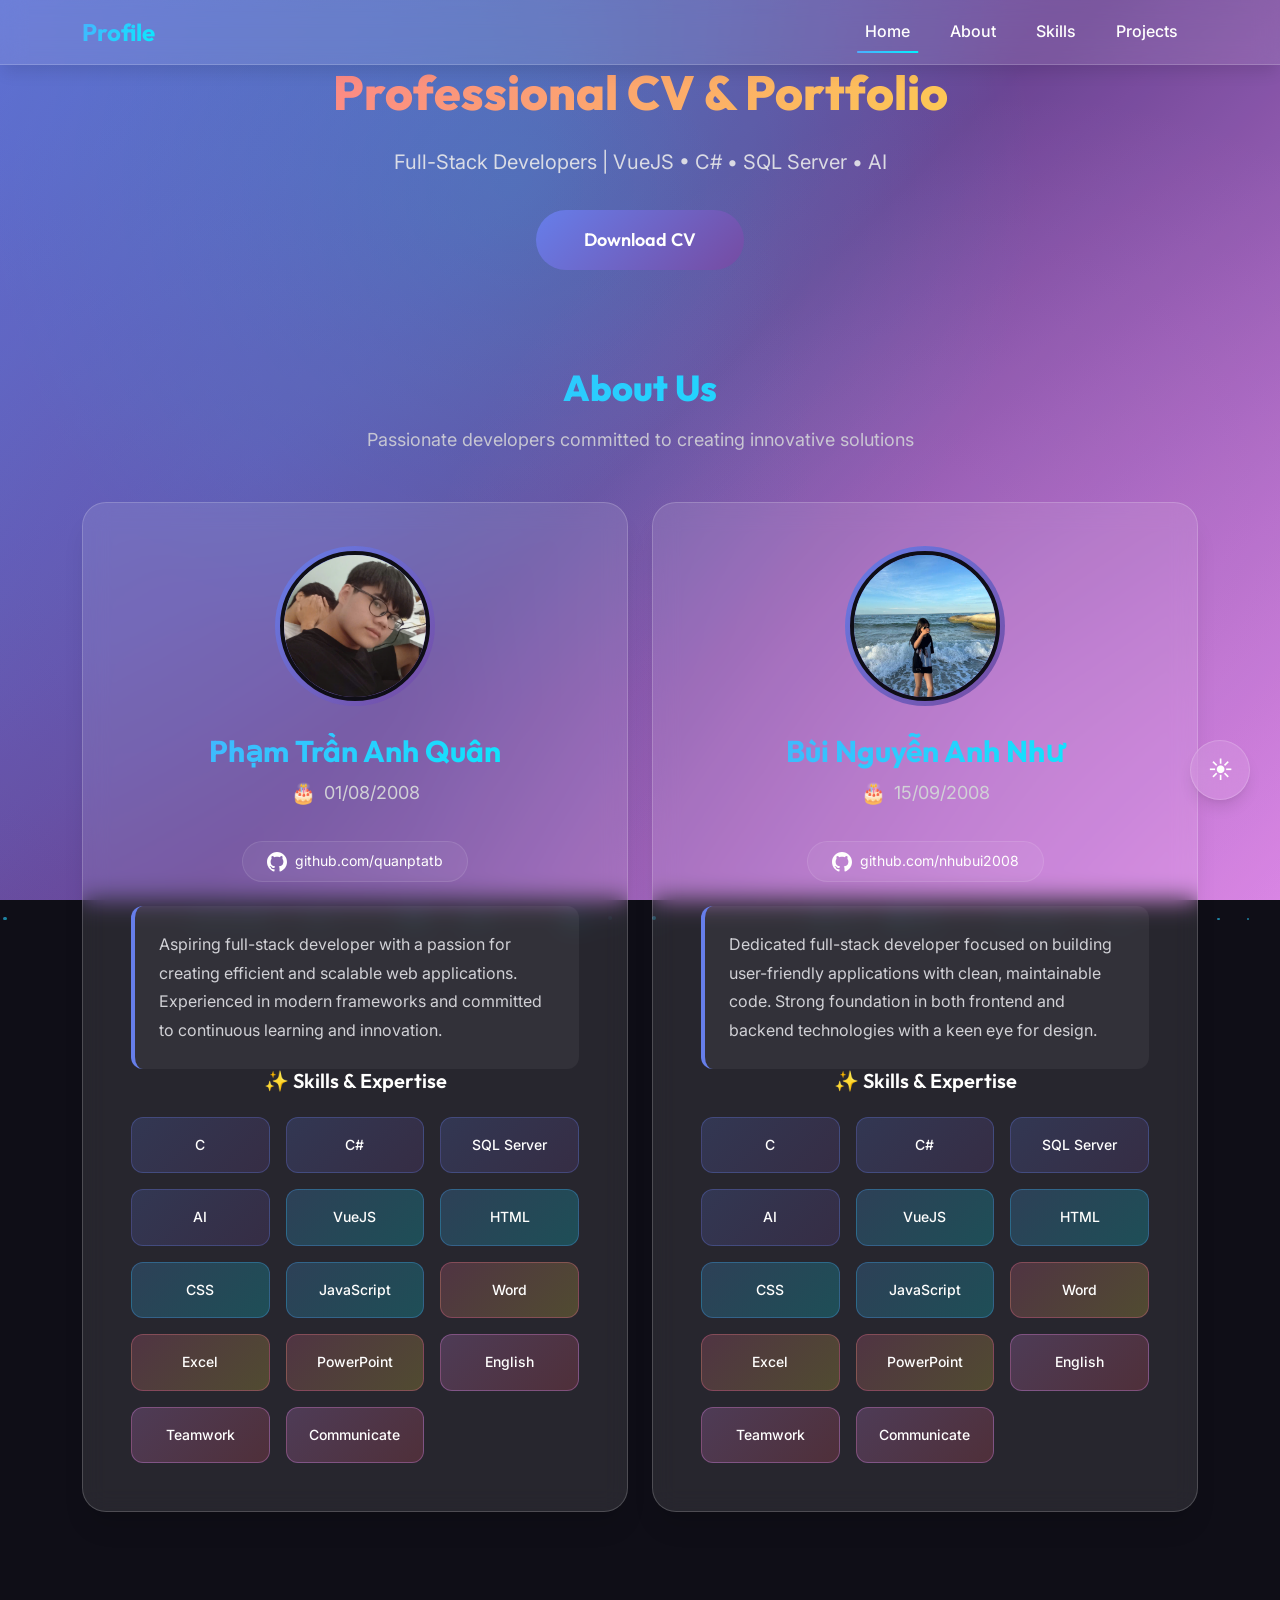
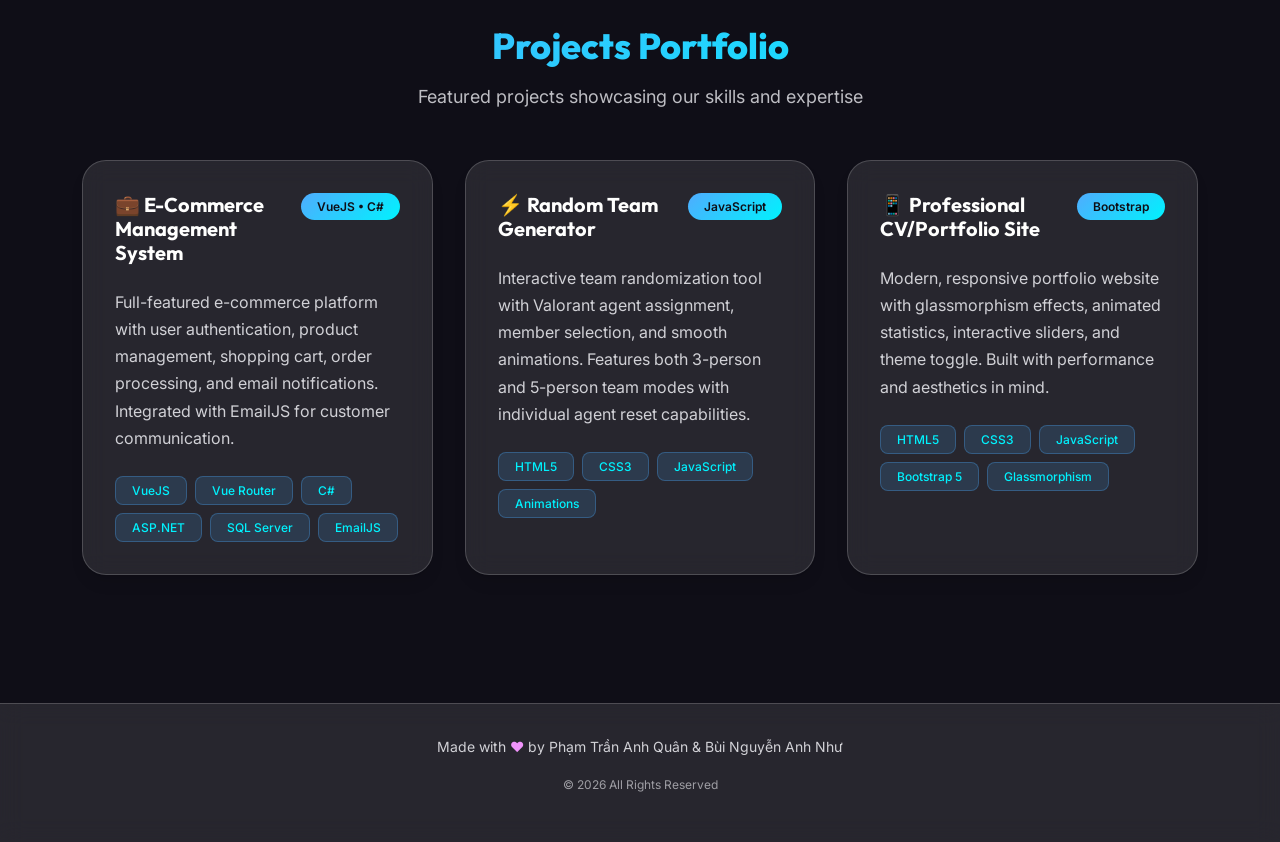
==== commit c82004eb: "Merge branch 'main' of https://github.com/quanptatb/Profile" ====
--- a/index.html
+++ b/index.html
@@ -4,10 +4,12 @@
 <head>
     <meta charset="UTF-8">
     <meta name="viewport" content="width=device-width, initial-scale=1.0">
-    <meta name="description" content="Professional Profile - Phạm Trần Anh Quân & Bùi Nguyễn Anh Như">
-    <meta name="keywords" content="profile, developer, programmer, skills, portfolio">
+    <meta name="description"
+        content="Professional CV/Portfolio - Phạm Trần Anh Quân & Bùi Nguyễn Anh Như | Full-Stack Developers specializing in VueJS, C#, SQL Server & AI">
+    <meta name="keywords"
+        content="CV, portfolio, developer, programmer, full-stack, VueJS, C#, SQL Server, AI, web development">
     <meta name="author" content="Phạm Trần Anh Quân & Bùi Nguyễn Anh Như">
-    <title>Premium Profile - Phạm Trần Anh Quân & Bùi Nguyễn Anh Như</title>
+    <title>CV/Portfolio - Phạm Trần Anh Quân & Bùi Nguyễn Anh Như</title>
 
     <!-- Bootstrap CSS -->
     <link href="https://cdn.jsdelivr.net/npm/bootstrap@5.3.8/dist/css/bootstrap.min.css" rel="stylesheet"
@@ -53,13 +55,13 @@
                             <a class="nav-link active" aria-current="page" href="#home">Home</a>
                         </li>
                         <li class="nav-item">
-                            <a class="nav-link" href="#profiles">Profiles</a>
+                            <a class="nav-link" href="#about">About</a>
                         </li>
                         <li class="nav-item">
                             <a class="nav-link" href="#skills">Skills</a>
                         </li>
                         <li class="nav-item">
-                            <a class="nav-link" href="#contact">Contact</a>
+                            <a class="nav-link" href="#projects">Projects</a>
                         </li>
                     </ul>
                 </div>
@@ -70,16 +72,22 @@
     <!-- Hero Section -->
     <section id="home" class="hero-section">
         <div class="container">
-            <h1 class="hero-title">Professional Profiles</h1>
+            <h1 class="hero-title">Professional CV & Portfolio</h1>
             <p class="hero-subtitle">
-                Showcasing talent, skills, and dedication to excellence in technology and innovation
+                Full-Stack Developers | VueJS • C# • SQL Server • AI
             </p>
+            <div class="hero-actions">
+                <button onclick="window.print()" class="hero-btn primary">Download CV</button>
+            </div>
         </div>
     </section>
 
-    <!-- Profile Cards Section -->
-    <section id="profiles" class="profiles-section">
-        <div class="container">
+    <!-- About Section -->
+    <section id="about" class="profiles-section">
+        <div class="container">
+            <h2 class="section-title">About Us</h2>
+            <p class="section-subtitle">Passionate developers committed to creating innovative solutions</p>
+
             <div class="row g-4">
                 <!-- Profile Card 1: Phạm Trần Anh Quân -->
                 <div class="col-lg-6">
@@ -90,6 +98,24 @@
 
                         <h2 class="profile-name">Phạm Trần Anh Quân</h2>
                         <p class="profile-birthdate">01/08/2008</p>
+
+                        <div class="profile-links">
+                            <a href="https://github.com/quanptatb" target="_blank" rel="noopener noreferrer"
+                                class="profile-link github">
+                                <svg xmlns="http://www.w3.org/2000/svg" width="20" height="20" viewBox="0 0 24 24"
+                                    fill="currentColor">
+                                    <path
+                                        d="M12 0c-6.626 0-12 5.373-12 12 0 5.302 3.438 9.8 8.207 11.387.599.111.793-.261.793-.577v-2.234c-3.338.726-4.033-1.416-4.033-1.416-.546-1.387-1.333-1.756-1.333-1.756-1.089-.745.083-.729.083-.729 1.205.084 1.839 1.237 1.839 1.237 1.07 1.834 2.807 1.304 3.492.997.107-.775.418-1.305.762-1.604-2.665-.305-5.467-1.334-5.467-5.931 0-1.311.469-2.381 1.236-3.221-.124-.303-.535-1.524.117-3.176 0 0 1.008-.322 3.301 1.23.957-.266 1.983-.399 3.003-.404 1.02.005 2.047.138 3.006.404 2.291-1.552 3.297-1.23 3.297-1.23.653 1.653.242 2.874.118 3.176.77.84 1.235 1.911 1.235 3.221 0 4.609-2.807 5.624-5.479 5.921.43.372.823 1.102.823 2.222v3.293c0 .319.192.694.801.576 4.765-1.589 8.199-6.086 8.199-11.386 0-6.627-5.373-12-12-12z" />
+                                </svg>
+                                <span>github.com/quanptatb</span>
+                            </a>
+                        </div>
+
+                        <div class="profile-summary">
+                            <p>Aspiring full-stack developer with a passion for creating efficient and scalable web
+                                applications. Experienced in modern frameworks and committed to continuous learning and
+                                innovation.</p>
+                        </div>
 
                         <div id="skills" class="skills-section">
                             <h3 class="skills-title">✨ Skills & Expertise</h3>
@@ -123,6 +149,24 @@
                         <h2 class="profile-name">Bùi Nguyễn Anh Như</h2>
                         <p class="profile-birthdate">15/09/2008</p>
 
+                        <div class="profile-links">
+                            <a href="https://github.com/nhubui2008" target="_blank" rel="noopener noreferrer"
+                                class="profile-link github">
+                                <svg xmlns="http://www.w3.org/2000/svg" width="20" height="20" viewBox="0 0 24 24"
+                                    fill="currentColor">
+                                    <path
+                                        d="M12 0c-6.626 0-12 5.373-12 12 0 5.302 3.438 9.8 8.207 11.387.599.111.793-.261.793-.577v-2.234c-3.338.726-4.033-1.416-4.033-1.416-.546-1.387-1.333-1.756-1.333-1.756-1.089-.745.083-.729.083-.729 1.205.084 1.839 1.237 1.839 1.237 1.07 1.834 2.807 1.304 3.492.997.107-.775.418-1.305.762-1.604-2.665-.305-5.467-1.334-5.467-5.931 0-1.311.469-2.381 1.236-3.221-.124-.303-.535-1.524.117-3.176 0 0 1.008-.322 3.301 1.23.957-.266 1.983-.399 3.003-.404 1.02.005 2.047.138 3.006.404 2.291-1.552 3.297-1.23 3.297-1.23.653 1.653.242 2.874.118 3.176.77.84 1.235 1.911 1.235 3.221 0 4.609-2.807 5.624-5.479 5.921.43.372.823 1.102.823 2.222v3.293c0 .319.192.694.801.576 4.765-1.589 8.199-6.086 8.199-11.386 0-6.627-5.373-12-12-12z" />
+                                </svg>
+                                <span>github.com/nhubui2008</span>
+                            </a>
+                        </div>
+
+                        <div class="profile-summary">
+                            <p>Dedicated full-stack developer focused on building user-friendly applications with clean,
+                                maintainable code. Strong foundation in both frontend and backend technologies with a
+                                keen eye for design.</p>
+                        </div>
+
                         <div class="skills-section">
                             <h3 class="skills-title">✨ Skills & Expertise</h3>
                             <div class="skills-grid">
@@ -148,181 +192,68 @@
         </div>
     </section>
 
-    <!-- Achievements Slider Section -->
-    <section class="slider-section">
-        <div class="container">
-            <div class="slider-container">
-                <h2 class="slider-title">🏆 Achievements & Highlights</h2>
-
-                <div class="slider-wrapper">
-                    <div class="slider-track">
-                        <!-- Slide 1 -->
-                        <div class="slider-slide">
-                            <div class="slider-content">
-                                <div class="slider-icon">💻</div>
-                                <h3>Full-Stack Development</h3>
-                                <p>Proficient in both frontend and backend technologies, creating complete web solutions
-                                    from database design to user interface implementation.</p>
-                            </div>
-                        </div>
-
-                        <!-- Slide 2 -->
-                        <div class="slider-slide">
-                            <div class="slider-content">
-                                <div class="slider-icon">🤖</div>
-                                <h3>AI & Machine Learning</h3>
-                                <p>Experience with artificial intelligence and machine learning technologies, applying
-                                    modern AI solutions to solve real-world problems.</p>
-                            </div>
-                        </div>
-
-                        <!-- Slide 3 -->
-                        <div class="slider-slide">
-                            <div class="slider-content">
-                                <div class="slider-icon">🎨</div>
-                                <h3>Modern Web Design</h3>
-                                <p>Creating stunning, responsive interfaces using cutting-edge design principles
-                                    including glassmorphism, gradients, and micro-interactions.</p>
-                            </div>
-                        </div>
-
-                        <!-- Slide 4 -->
-                        <div class="slider-slide">
-                            <div class="slider-content">
-                                <div class="slider-icon">⚡</div>
-                                <h3>High Performance</h3>
-                                <p>Building optimized, lightning-fast applications with focus on performance,
-                                    accessibility, and user experience.</p>
-                            </div>
-                        </div>
-                    </div>
-                </div>
-
-                <div class="slider-controls">
-                    <button class="slider-btn slider-prev" aria-label="Previous slide">←</button>
-                    <button class="slider-btn slider-next" aria-label="Next slide">→</button>
-                </div>
-
-                <div class="slider-indicators">
-                    <div class="slider-indicator active"></div>
-                    <div class="slider-indicator"></div>
-                    <div class="slider-indicator"></div>
-                    <div class="slider-indicator"></div>
-                </div>
-            </div>
-        </div>
-    </section>
-
-    <!-- Statistics Section -->
-    <section class="stats-section">
-        <div class="container">
-            <div class="stats-grid">
-                <div class="stat-card">
-                    <div class="stat-icon">💼</div>
-                    <div class="stat-number" data-target="14">0</div>
-                    <div class="stat-label">Skills Mastered</div>
-                </div>
-
-                <div class="stat-card">
-                    <div class="stat-icon">🎯</div>
-                    <div class="stat-number" data-target="100">0</div>
-                    <div class="stat-label">Dedication %</div>
-                </div>
-
-                <div class="stat-card">
-                    <div class="stat-icon">🚀</div>
-                    <div class="stat-number" data-target="4">0</div>
-                    <div class="stat-label">Tech Domains</div>
-                </div>
-
-                <div class="stat-card">
-                    <div class="stat-icon">⭐</div>
-                    <div class="stat-number" data-target="2026">0</div>
-                    <div class="stat-label">Year of Excellence</div>
-                </div>
-            </div>
-        </div>
-    </section>
-
-    <!-- Timeline Section -->
-    <section class="timeline-section">
-        <div class="container">
-            <h2 class="timeline-title">📅 Education & Journey</h2>
-
-            <div class="timeline">
-                <div class="timeline-item">
-                    <div class="timeline-content">
-                        <div class="timeline-year">2026</div>
-                        <div class="timeline-event">Pursuing Advanced Programming and AI Technologies</div>
-                    </div>
-                    <div class="timeline-dot"></div>
-                    <div style="width: 45%"></div>
-                </div>
-
-                <div class="timeline-item">
-                    <div class="timeline-content">
-                        <div class="timeline-year">2024-2025</div>
-                        <div class="timeline-event">Mastering Web Development with VueJS, HTML, CSS & JavaScript</div>
-                    </div>
-                    <div class="timeline-dot"></div>
-                    <div style="width: 45%"></div>
-                </div>
-
-                <div class="timeline-item">
-                    <div class="timeline-content">
-                        <div class="timeline-year">2023</div>
-                        <div class="timeline-event">Started Learning Programming with C and C#</div>
-                    </div>
-                    <div class="timeline-dot"></div>
-                    <div style="width: 45%"></div>
-                </div>
-
-                <div class="timeline-item">
-                    <div class="timeline-content">
-                        <div class="timeline-year">2008</div>
-                        <div class="timeline-event">🎂 Born and Ready to Make a Difference!</div>
-                    </div>
-                    <div class="timeline-dot"></div>
-                    <div style="width: 45%"></div>
-                </div>
-            </div>
-        </div>
-    </section>
-
-    <!-- Contact Section -->
-
-    <section id="contact" class="profiles-section">
-        <div class="container">
-            <div class="row justify-content-center">
-                <div class="col-lg-8">
-                    <div class="contact-form">
-                        <h2 class="profile-name" style="margin-bottom: var(--space-lg); text-align: center;">Get In
-                            Touch</h2>
-                        <p class="hero-subtitle" style="text-align: center; margin-bottom: var(--space-2xl);">
-                            Interested in collaboration or have questions? Send us a message!
-                        </p>
-
-                        <form>
-                            <div class="form-group">
-                                <label for="name" class="form-label">Your Name</label>
-                                <input type="text" id="name" name="name" class="form-input"
-                                    placeholder="Enter your name" required>
-                            </div>
-
-                            <div class="form-group">
-                                <label for="email" class="form-label">Email Address</label>
-                                <input type="email" id="email" name="email" class="form-input"
-                                    placeholder="your.email@example.com" required>
-                            </div>
-
-                            <div class="form-group">
-                                <label for="message" class="form-label">Message</label>
-                                <textarea id="message" name="message" class="form-textarea"
-                                    placeholder="Write your message here..." required></textarea>
-                            </div>
-
-                            <button type="submit" class="form-submit">Send Message</button>
-                        </form>
+    <!-- Projects Portfolio Section -->
+    <section id="projects" class="projects-section">
+        <div class="container">
+            <h2 class="section-title">Projects Portfolio</h2>
+            <p class="section-subtitle">Featured projects showcasing our skills and expertise</p>
+
+            <div class="projects-grid">
+                <!-- Project 1 -->
+                <div class="project-card">
+                    <div class="project-header">
+                        <h3 class="project-title">💼 E-Commerce Management System</h3>
+                        <span class="project-badge">VueJS • C#</span>
+                    </div>
+                    <p class="project-description">
+                        Full-featured e-commerce platform with user authentication, product management, shopping cart,
+                        order processing, and email notifications. Integrated with EmailJS for customer communication.
+                    </p>
+                    <div class="project-tech">
+                        <span class="tech-tag">VueJS</span>
+                        <span class="tech-tag">Vue Router</span>
+                        <span class="tech-tag">C#</span>
+                        <span class="tech-tag">ASP.NET</span>
+                        <span class="tech-tag">SQL Server</span>
+                        <span class="tech-tag">EmailJS</span>
+                    </div>
+                </div>
+
+                <!-- Project 2 -->
+                <div class="project-card">
+                    <div class="project-header">
+                        <h3 class="project-title">⚡ Random Team Generator</h3>
+                        <span class="project-badge">JavaScript</span>
+                    </div>
+                    <p class="project-description">
+                        Interactive team randomization tool with Valorant agent assignment, member selection, and smooth
+                        animations. Features both 3-person and 5-person team modes with individual agent reset
+                        capabilities.
+                    </p>
+                    <div class="project-tech">
+                        <span class="tech-tag">HTML5</span>
+                        <span class="tech-tag">CSS3</span>
+                        <span class="tech-tag">JavaScript</span>
+                        <span class="tech-tag">Animations</span>
+                    </div>
+                </div>
+
+                <!-- Project 3 -->
+                <div class="project-card">
+                    <div class="project-header">
+                        <h3 class="project-title">📱 Professional CV/Portfolio Site</h3>
+                        <span class="project-badge">Bootstrap</span>
+                    </div>
+                    <p class="project-description">
+                        Modern, responsive portfolio website with glassmorphism effects, animated statistics,
+                        interactive sliders, and theme toggle. Built with performance and aesthetics in mind.
+                    </p>
+                    <div class="project-tech">
+                        <span class="tech-tag">HTML5</span>
+                        <span class="tech-tag">CSS3</span>
+                        <span class="tech-tag">JavaScript</span>
+                        <span class="tech-tag">Bootstrap 5</span>
+                        <span class="tech-tag">Glassmorphism</span>
                     </div>
                 </div>
             </div>
--- a/css/style.css
+++ b/css/style.css
@@ -1433,4 +1433,489 @@
     -webkit-backdrop-filter: blur(var(--glass-blur));
     border: 1px solid var(--glass-border);
     border-radius: var(--radius-xl);
+}
+
+/* ===================================
+   CV/Portfolio Specific Styles
+   ================================== */
+
+/* Hero Actions (CV Buttons) */
+.hero-actions {
+    display: flex;
+    gap: var(--space-lg);
+    justify-content: center;
+    margin-top: var(--space-xl);
+    flex-wrap: wrap;
+}
+
+.hero-btn {
+    padding: var(--space-md) var(--space-2xl);
+    font-family: var(--font-secondary);
+    font-size: var(--text-lg);
+    font-weight: 600;
+    border-radius: var(--radius-full);
+    cursor: pointer;
+    transition: all var(--transition-base);
+    text-decoration: none;
+    display: inline-flex;
+    align-items: center;
+    justify-content: center;
+    border: none;
+    min-width: 200px;
+}
+
+.hero-btn.primary {
+    background: var(--gradient-primary);
+    color: var(--color-light);
+}
+
+.hero-btn.secondary {
+    background: var(--glass-bg);
+    backdrop-filter: blur(var(--glass-blur));
+    -webkit-backdrop-filter: blur(var(--glass-blur));
+    border: 2px solid var(--glass-border);
+    color: var(--color-light);
+}
+
+.hero-btn:hover {
+    transform: translateY(-5px) scale(1.05);
+    box-shadow: var(--shadow-glow);
+}
+
+.hero-btn.primary:hover {
+    background: var(--gradient-accent);
+}
+
+/* Section Titles */
+.section-title {
+    font-family: var(--font-secondary);
+    font-size: var(--text-4xl);
+    font-weight: 800;
+    text-align: center;
+    margin-bottom: var(--space-md);
+    background: var(--gradient-accent);
+    -webkit-background-clip: text;
+    -webkit-text-fill-color: transparent;
+    background-clip: text;
+}
+
+.section-subtitle {
+    text-align: center;
+    font-size: var(--text-lg);
+    color: var(--color-gray-200);
+    margin-bottom: var(--space-2xl);
+    opacity: 0.9;
+}
+
+/* Profile Summary */
+.profile-summary {
+    margin-top: var(--space-lg);
+    padding: var(--space-lg);
+    background: rgba(255, 255, 255, 0.05);
+    border-radius: var(--radius-lg);
+    border-left: 4px solid var(--color-purple);
+}
+
+.profile-summary p {
+    color: var(--color-gray-200);
+    line-height: 1.8;
+    font-size: var(--text-base);
+    margin: 0;
+}
+
+/* Profile Links (GitHub, etc.) */
+.profile-links {
+    display: flex;
+    justify-content: center;
+    gap: var(--space-md);
+    margin: var(--space-lg) 0;
+}
+
+.profile-link {
+    display: inline-flex;
+    align-items: center;
+    gap: var(--space-sm);
+    padding: var(--space-sm) var(--space-lg);
+    background: rgba(255, 255, 255, 0.05);
+    border: 1px solid rgba(255, 255, 255, 0.1);
+    border-radius: var(--radius-full);
+    color: var(--color-light);
+    text-decoration: none;
+    font-size: var(--text-sm);
+    transition: all var(--transition-base);
+}
+
+.profile-link svg {
+    flex-shrink: 0;
+    transition: transform var(--transition-base);
+}
+
+.profile-link:hover {
+    background: rgba(255, 255, 255, 0.1);
+    border-color: rgba(255, 255, 255, 0.3);
+    transform: translateY(-2px);
+    box-shadow: 0 4px 12px rgba(102, 126, 234, 0.3);
+    color: var(--color-light);
+}
+
+.profile-link.github:hover {
+    border-color: #6e5494;
+    box-shadow: 0 4px 12px rgba(110, 84, 148, 0.4);
+}
+
+.profile-link.github:hover svg {
+    transform: scale(1.1);
+}
+
+/* Education Section */
+.education-section {
+    padding: var(--space-3xl) 0;
+    position: relative;
+}
+
+.education-timeline {
+    max-width: 900px;
+    margin: 0 auto;
+    position: relative;
+}
+
+.education-item {
+    display: grid;
+    grid-template-columns: 200px 1fr;
+    gap: var(--space-2xl);
+    margin-bottom: var(--space-3xl);
+    position: relative;
+}
+
+.education-item::before {
+    content: '';
+    position: absolute;
+    left: 200px;
+    top: 0;
+    bottom: -var(--space-3xl);
+    width: 2px;
+    background: var(--gradient-primary);
+    margin-left: calc(var(--space-2xl) / 2 - 1px);
+}
+
+.education-item:last-child::before {
+    display: none;
+}
+
+.education-year {
+    font-family: var(--font-secondary);
+    font-size: var(--text-xl);
+    font-weight: 700;
+    background: var(--gradient-warm);
+    -webkit-background-clip: text;
+    -webkit-text-fill-color: transparent;
+    background-clip: text;
+    text-align: right;
+    padding-top: var(--space-xs);
+}
+
+.education-content {
+    background: var(--glass-bg);
+    backdrop-filter: blur(var(--glass-blur));
+    -webkit-backdrop-filter: blur(var(--glass-blur));
+    border: 1px solid var(--glass-border);
+    border-radius: var(--radius-xl);
+    padding: var(--space-xl);
+    box-shadow: var(--shadow-lg);
+    transition: all var(--transition-base);
+    position: relative;
+}
+
+.education-content::before {
+    content: '';
+    position: absolute;
+    left: -12px;
+    top: 12px;
+    width: 12px;
+    height: 12px;
+    background: var(--gradient-accent);
+    border-radius: var(--radius-full);
+    border: 3px solid var(--color-dark);
+    box-shadow: 0 0 15px rgba(75, 172, 254, 0.5);
+}
+
+.education-content:hover {
+    transform: translateX(10px);
+    box-shadow: var(--shadow-2xl), var(--shadow-glow);
+}
+
+.education-title {
+    font-family: var(--font-secondary);
+    font-size: var(--text-2xl);
+    font-weight: 700;
+    color: var(--color-light);
+    margin-bottom: var(--space-sm);
+}
+
+.education-institution {
+    font-size: var(--text-lg);
+    color: var(--color-gray-200);
+    margin-bottom: var(--space-lg);
+}
+
+.education-achievements {
+    list-style: none;
+    padding: 0;
+    margin: 0;
+}
+
+.education-achievements li {
+    padding-left: var(--space-xl);
+    margin-bottom: var(--space-sm);
+    color: var(--color-gray-200);
+    position: relative;
+}
+
+.education-achievements li::before {
+    content: '✓';
+    position: absolute;
+    left: 0;
+    color: var(--color-cyan);
+    font-weight: bold;
+}
+
+/* Projects Section */
+.projects-section {
+    padding: var(--space-3xl) 0;
+    position: relative;
+}
+
+.projects-grid {
+    display: grid;
+    grid-template-columns: repeat(auto-fit, minmax(320px, 1fr));
+    gap: var(--space-xl);
+}
+
+.project-card {
+    background: var(--glass-bg);
+    backdrop-filter: blur(var(--glass-blur));
+    -webkit-backdrop-filter: blur(var(--glass-blur));
+    border: 1px solid var(--glass-border);
+    border-radius: var(--radius-2xl);
+    padding: var(--space-xl);
+    box-shadow: var(--shadow-lg);
+    transition: all var(--transition-slow);
+    position: relative;
+    overflow: hidden;
+}
+
+.project-card::before {
+    content: '';
+    position: absolute;
+    top: 0;
+    left: 0;
+    right: 0;
+    height: 4px;
+    background: var(--gradient-primary);
+    transform: scaleX(0);
+    transition: transform var(--transition-base);
+}
+
+.project-card:hover {
+    transform: translateY(-10px);
+    box-shadow: var(--shadow-2xl), var(--shadow-glow);
+    border-color: rgba(255, 255, 255, 0.3);
+}
+
+.project-card:hover::before {
+    transform: scaleX(1);
+}
+
+.project-header {
+    display: flex;
+    justify-content: space-between;
+    align-items: flex-start;
+    margin-bottom: var(--space-lg);
+    gap: var(--space-md);
+}
+
+.project-title {
+    font-family: var(--font-secondary);
+    font-size: var(--text-xl);
+    font-weight: 700;
+    color: var(--color-light);
+    margin: 0;
+    flex: 1;
+}
+
+.project-badge {
+    background: var(--gradient-accent);
+    color: var(--color-dark);
+    padding: var(--space-xs) var(--space-md);
+    border-radius: var(--radius-full);
+    font-size: var(--text-xs);
+    font-weight: 600;
+    white-space: nowrap;
+}
+
+.project-description {
+    color: var(--color-gray-200);
+    line-height: 1.7;
+    margin-bottom: var(--space-lg);
+}
+
+.project-tech {
+    display: flex;
+    flex-wrap: wrap;
+    gap: var(--space-sm);
+}
+
+.tech-tag {
+    background: rgba(75, 172, 254, 0.15);
+    border: 1px solid rgba(75, 172, 254, 0.3);
+    color: var(--color-cyan);
+    padding: var(--space-xs) var(--space-md);
+    border-radius: var(--radius-md);
+    font-size: var(--text-xs);
+    font-weight: 500;
+    transition: all var(--transition-base);
+}
+
+.tech-tag:hover {
+    background: rgba(75, 172, 254, 0.25);
+    border-color: rgba(75, 172, 254, 0.5);
+    transform: scale(1.05);
+}
+
+/* Responsive Updates for CV Sections */
+@media (max-width: 768px) {
+    .hero-actions {
+        flex-direction: column;
+        align-items: stretch;
+    }
+
+    .hero-btn {
+        width: 100%;
+    }
+
+    .section-title {
+        font-size: var(--text-3xl);
+    }
+
+    .education-item {
+        grid-template-columns: 1fr;
+        gap: var(--space-md);
+    }
+
+    .education-item::before {
+        display: none;
+    }
+
+    .education-year {
+        text-align: left;
+        font-size: var(--text-lg);
+    }
+
+    .education-content::before {
+        display: none;
+    }
+
+    .education-content:hover {
+        transform: translateY(-5px);
+    }
+
+    .projects-grid {
+        grid-template-columns: 1fr;
+    }
+
+    .project-header {
+        flex-direction: column;
+        align-items: flex-start;
+    }
+
+    .project-badge {
+        align-self: flex-start;
+    }
+}
+
+/* ===================================
+   Print Styles for CV
+   ================================== */
+@media print {
+
+    /* Hide interactive elements */
+    .navbar-glass,
+    .theme-toggle,
+    .scroll-top,
+    .scroll-progress,
+    .particles-container,
+    .animated-background,
+    .page-loader,
+    .hero-actions,
+    .slider-controls,
+    .slider-indicators,
+    .contact-form form {
+        display: none !important;
+    }
+
+    /* Reset colors for print */
+    body {
+        background: white;
+        color: black;
+    }
+
+    .hero-section,
+    .profiles-section,
+    .education-section,
+    .projects-section,
+    .timeline-section,
+    .stats-section {
+        padding: 20px 0;
+        page-break-inside: avoid;
+    }
+
+    .profile-card,
+    .education-content,
+    .project-card,
+    .stat-card {
+        background: white;
+        border: 1px solid #ddd;
+        box-shadow: none;
+        page-break-inside: avoid;
+    }
+
+    .section-title,
+    .hero-title,
+    .profile-name,
+    .education-title,
+    .project-title {
+        color: #333;
+    }
+
+    .section-subtitle,
+    .hero-subtitle,
+    .profile-birthdate,
+    .education-institution,
+    .project-description,
+    .timeline-event {
+        color: #666;
+    }
+
+    .skill-badge,
+    .tech-tag {
+        border: 1px solid #ddd;
+        color: #333;
+        background: #f5f5f5;
+    }
+
+    /* Adjust layout for print */
+    .hero-section {
+        text-align: center;
+        margin-bottom: 30px;
+    }
+
+    .footer {
+        border-top: 1px solid #ddd;
+        background: white;
+    }
+
+    /* Page breaks */
+    .profiles-section {
+        page-break-after: always;
+    }
 }
